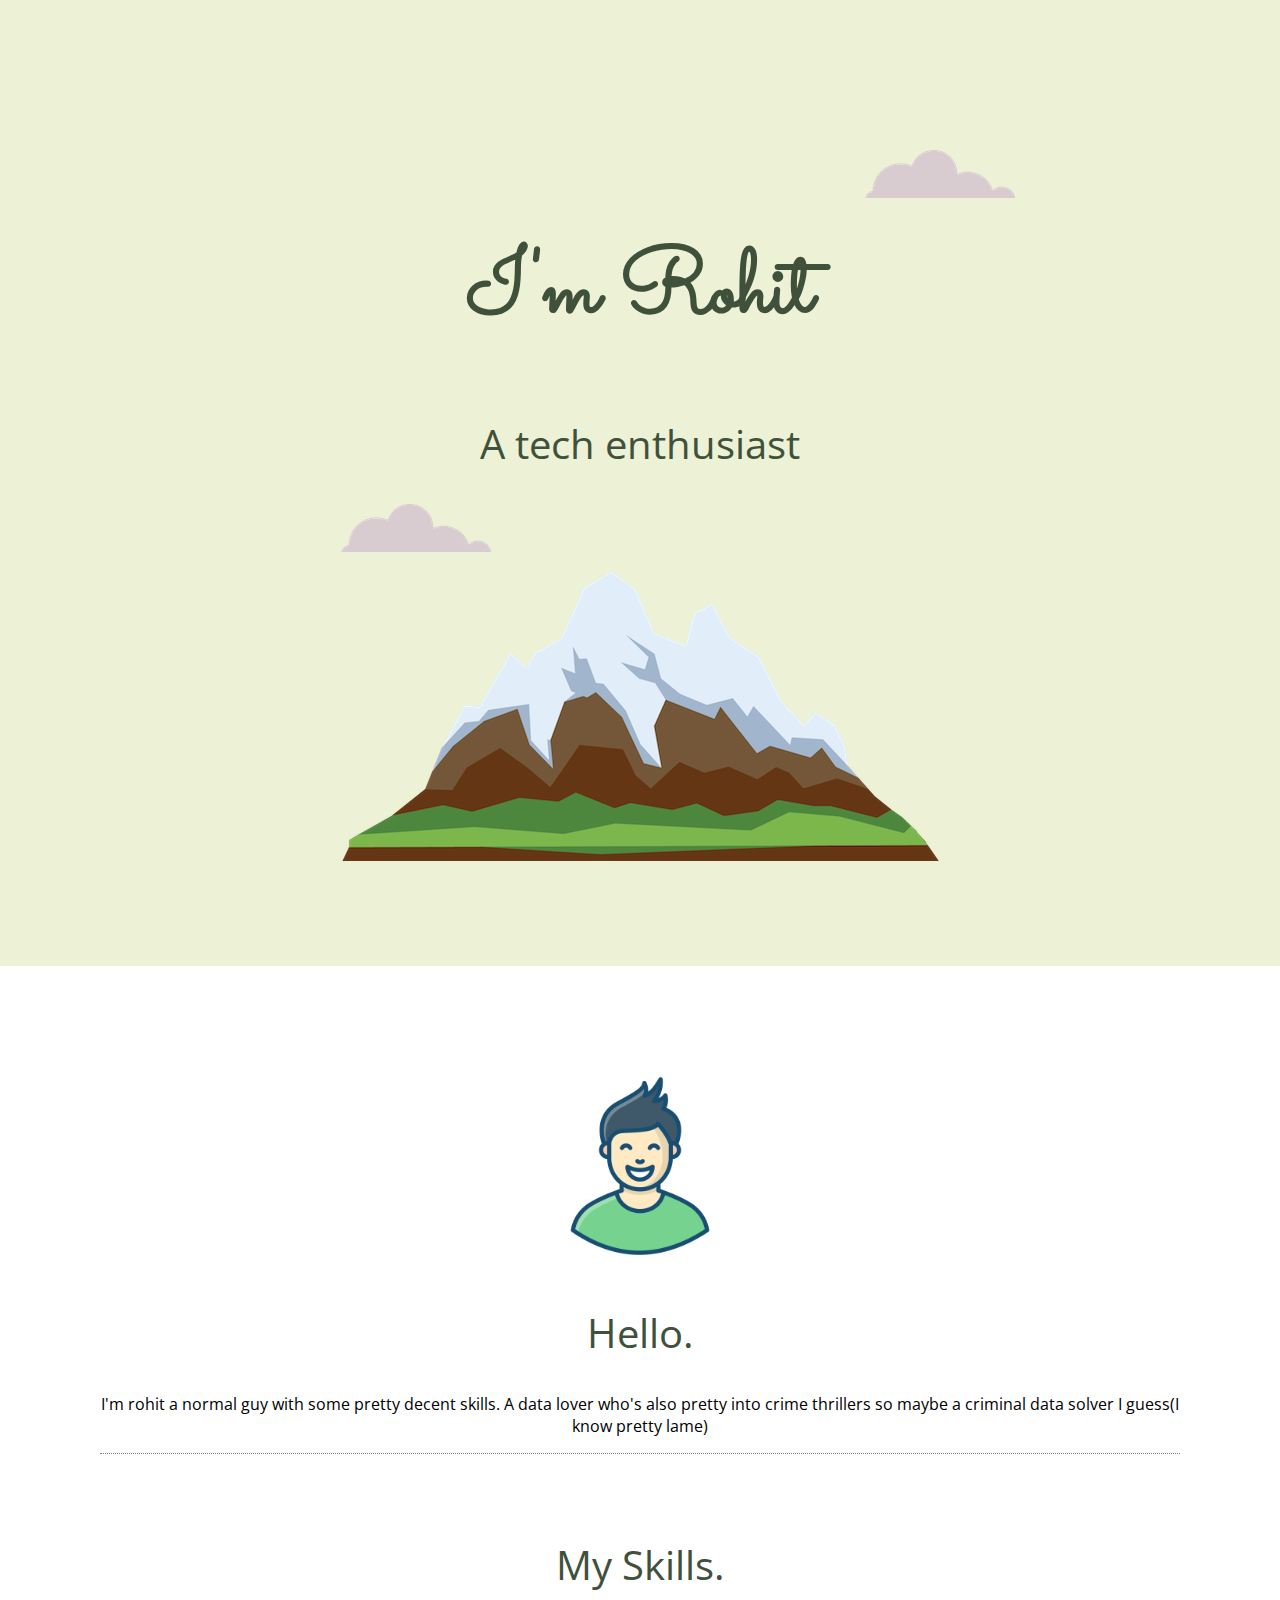
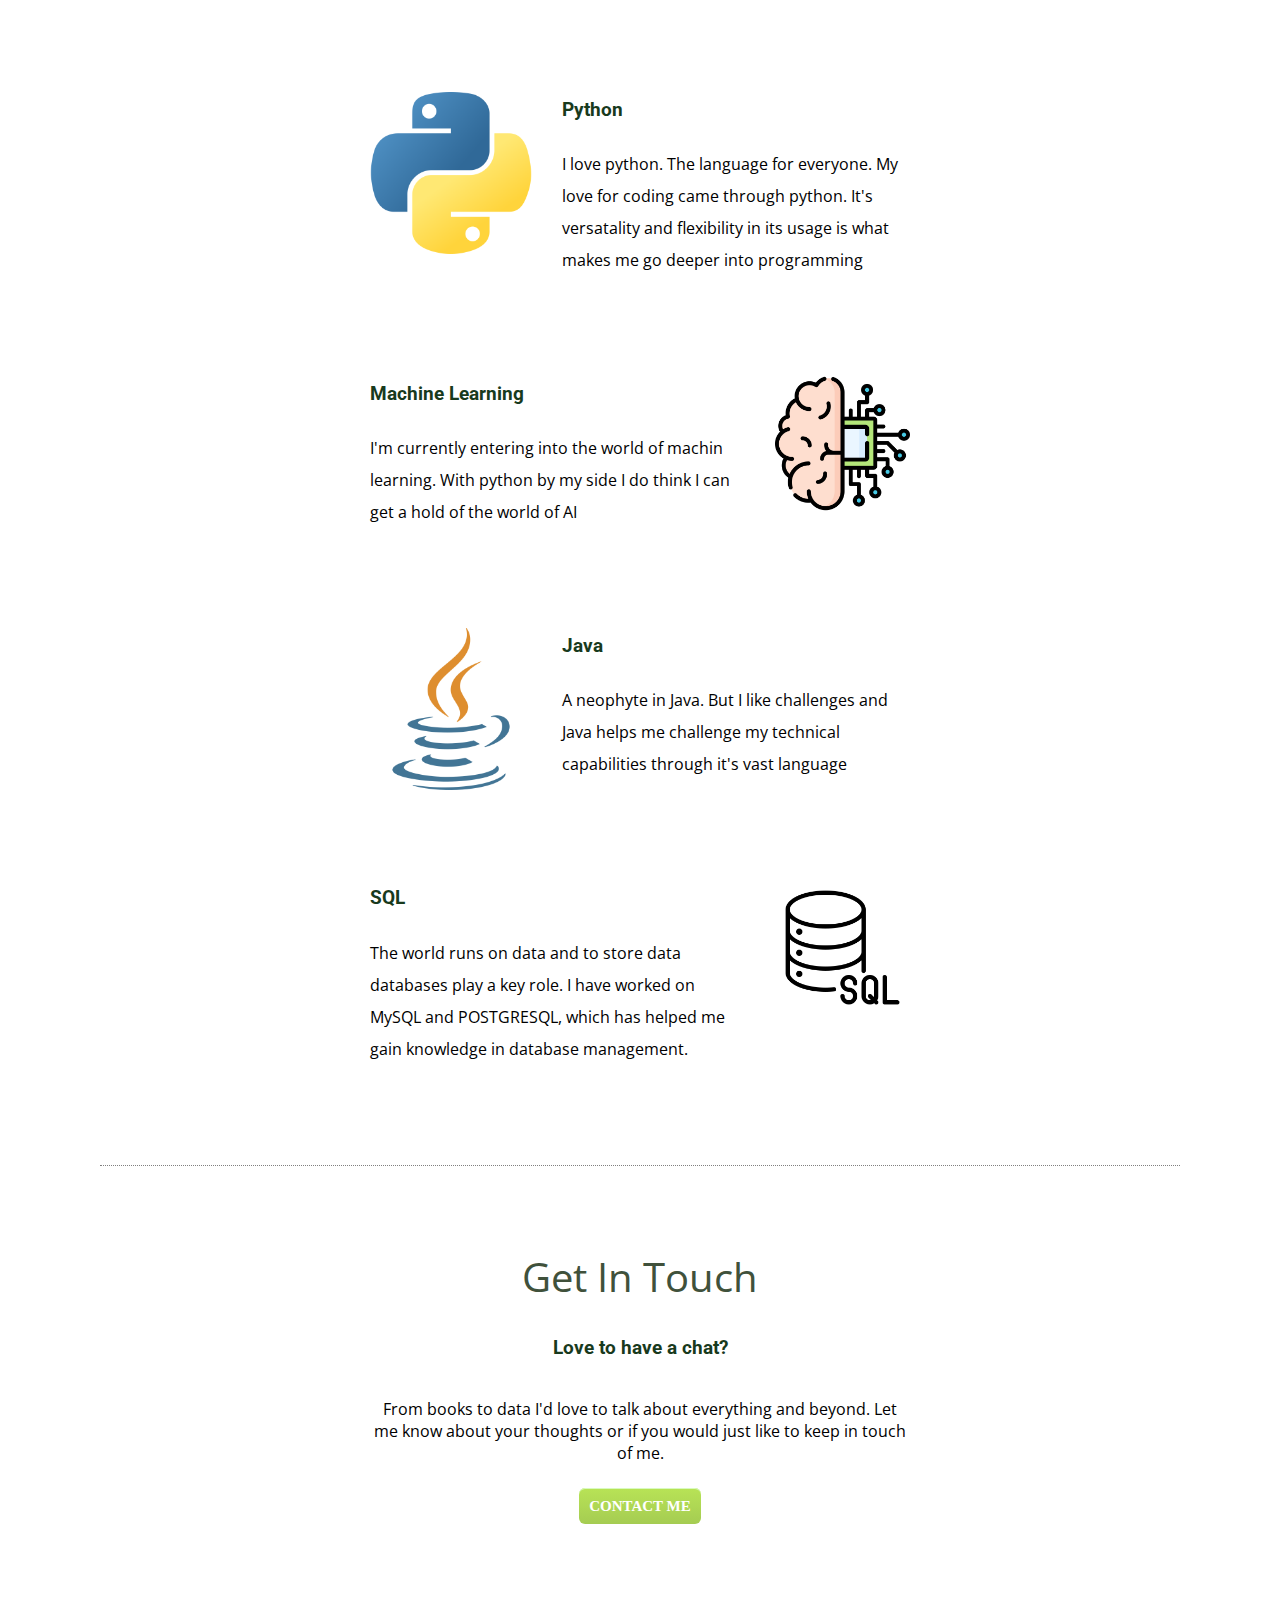
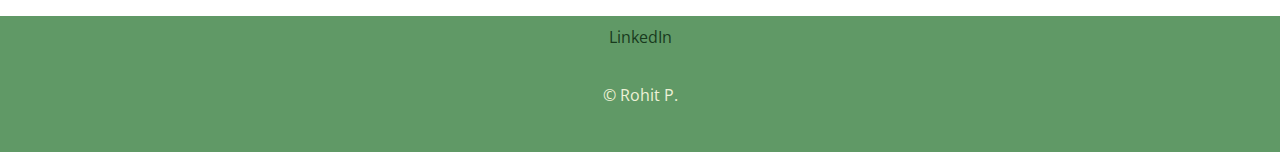
==== index.html @ c6e0dad0 "Initial Commit" ====
<!DOCTYPE html>
<html>
    <head>
        <title>Rohit P</title>
        <link rel="stylesheet" href="css/style.css">
        <link rel="icon" href="favicon.ico">
        <link rel="preconnect" href="https://fonts.googleapis.com">
        <link rel="preconnect" href="https://fonts.gstatic.com" crossorigin>
        <link href="https://fonts.googleapis.com/css2?family=Open+Sans&family=Roboto&family=Sacramento&display=swap" rel="stylesheet">
      </head>
    <body>
        <div class="top-container">
            <img class="top-cloud" src="images/cloud.png" alt="cloug-img">
            <h1>I'm Rohit</h1>
            <h2>A tech enthusiast</h2>
            <img class="bottom-cloud"  src="images/cloud.png" alt="cloud-img">
            <img src="images/mountain.png" alt="mountain-img">
        </div>
        <div class="middle-container">
            <div class="profile">
              <img class="profile-img" src="images/teenager.png" alt="profile-pic">
              <h2>Hello.</h2>
              <p class="'desc">I'm rohit a normal guy with some pretty decent skills. A data lover who's also pretty into crime thrillers so maybe a criminal data solver I guess(I know pretty lame)</p>
            </div>
            <hr>
            <div class="skills">
              <h2>My Skills.</h2>
              <div class="skill-row">
                <img class="python" src="images/python.png" alt="python-log0">
                <h3>Python</h3>
                <p>I love python. The language for everyone. My love for coding came through python. It's versatality and flexibility in its usage
                is what makes me go deeper into programming</p>
              </div>
              <div class="skill-row">
                <img class="machine-learning" src="images/machine-learning.png" alt="mschine_learning-img">
                <h3>Machine Learning</h3>
                <p class="ml_desc">I'm currently entering into the world of machin learning. With python by my side I do think I can get a hold of the world of AI</p>
              </div>
              <div class="skill-row">
                <img class="java" src="images/java.png" alt="java-image-icon">
                <h3>Java</h3>
                <p class="java_desc">A neophyte in Java. But I like challenges and Java helps me challenge my technical capabilities through it's vast language</p>
              </div>
              <div class="skill-row">
                <img class="sql" src="images/sql-server.png" alt="sql-image-icon">
                <h3>SQL</h3>
                <p class="sql_desc">The world runs on data and to store data databases play a key role. I have worked on MySQL and POSTGRESQL, which has helped me gain knowledge in database management.</p>
              </div>
            </div>
            <hr>
            <div class="contact-me">
              <h2>Get In Touch</h2>
              <h3>Love to have a chat?</h3>
              <p class="bottom-desc">From books to data I'd love to talk about everything and beyond. Let me know about your thoughts or if you would just like to keep in touch of me.</p>
              <a class="buttonClass" href="mailto:rohit.p120101@gmail.com">CONTACT ME</a>
            </div>
          </div>
        </div>
        <div class="bottom-container">
            <a class="footer-link" href="https://in.linkedin.com/in/rohit-p-450b211aa">LinkedIn</a>
            <!-- <a class="footer-link" href="https://twitter.com/">Twitter</a>
            <a class="footer-link" href="https://www.appbrewery.co/">Website</a> -->
            <p class="cr">© Rohit P.</p>
        </div>
    </body>
</html>
---- css/style.css ----
body{
    margin: 0px;
    text-align: center;
    font-family: 'Open Sans', sans-serif;
}
h1{
    margin: 50px auto 0 auto;
    font-family:'Sacramento', cursive;
    font-size: 5.625rem;
    color: #40513B;
    line-height: 2em;
}

h2{
    font-family: 'Open Sans', sans-serif;
    font-size: 2.5rem;
    color: #40513B;
    font-weight: normal;
}
h3{
    font-family: 'Roboto', sans-serif;
    color:#183A1D;
}
a{
    color:#183A1D;
    font-family: 'Open Sans', sans-serif;
    padding:10px;
    text-decoration: none;
    margin: 20px;
}
a:hover{
    color: #EDF1D6;
}
hr{
    border-style: dotted none none;
    height: 50px;
}
.profile-img{
    height:200px;
    width: 200px;
}
.top-container{
    background-color: #EDF1D6;
    position:relative;
    padding:100px;
}
.middle-container{
    padding:100px;
}

.bottom-container{
    background-color: #609966;
    padding: 10px;;
}
.bottom-cloud{
    position:absolute;

}
.top-cloud{
    position: relative;
    left:300px;
    top:50px;
}
.skill-row{
    width: 50%;
    margin: 100px auto;
    text-align: left;
    line-height: 2;
    
}
.python{
    width: 30%;
    float: left;
    margin: auto 30px auto auto;

}
.machine-learning{
    width: 25%;
    float: right;
    margin-left: 30px;
}
.java{
    width: 30%;
    float: left;
    margin: auto 30px auto auto;
}
.sql{
    width: 25%;
    float: right;
    margin-left: 30px;
}
.bottom-desc{
    width:50%;
    margin:auto;
    padding: 20px;
    padding-bottom: 30px;
    
}

.buttonClass {
    font-size:15px;
    font-family:Georgia;
    width:140px;
    height:50px;
    border-width:1px;
    color:#fff;
    border-color:#92da1f;
    font-weight:bold;
    border-top-left-radius:6px;
    border-top-right-radius:6px;
    border-bottom-left-radius:6px;
    border-bottom-right-radius:6px;
    box-shadow:inset 0px 1px 0px 0px #d9fbbe;
    text-shadow:inset 0px 1px 0px #86ae47;
    background:linear-gradient(#b8e356, #a5cc52);
  }
  
  .buttonClass:hover {
    background: linear-gradient(#a5cc52, #b8e356);
  }
.cr{
    padding: 20px;
    color:#EDF1D6;

}
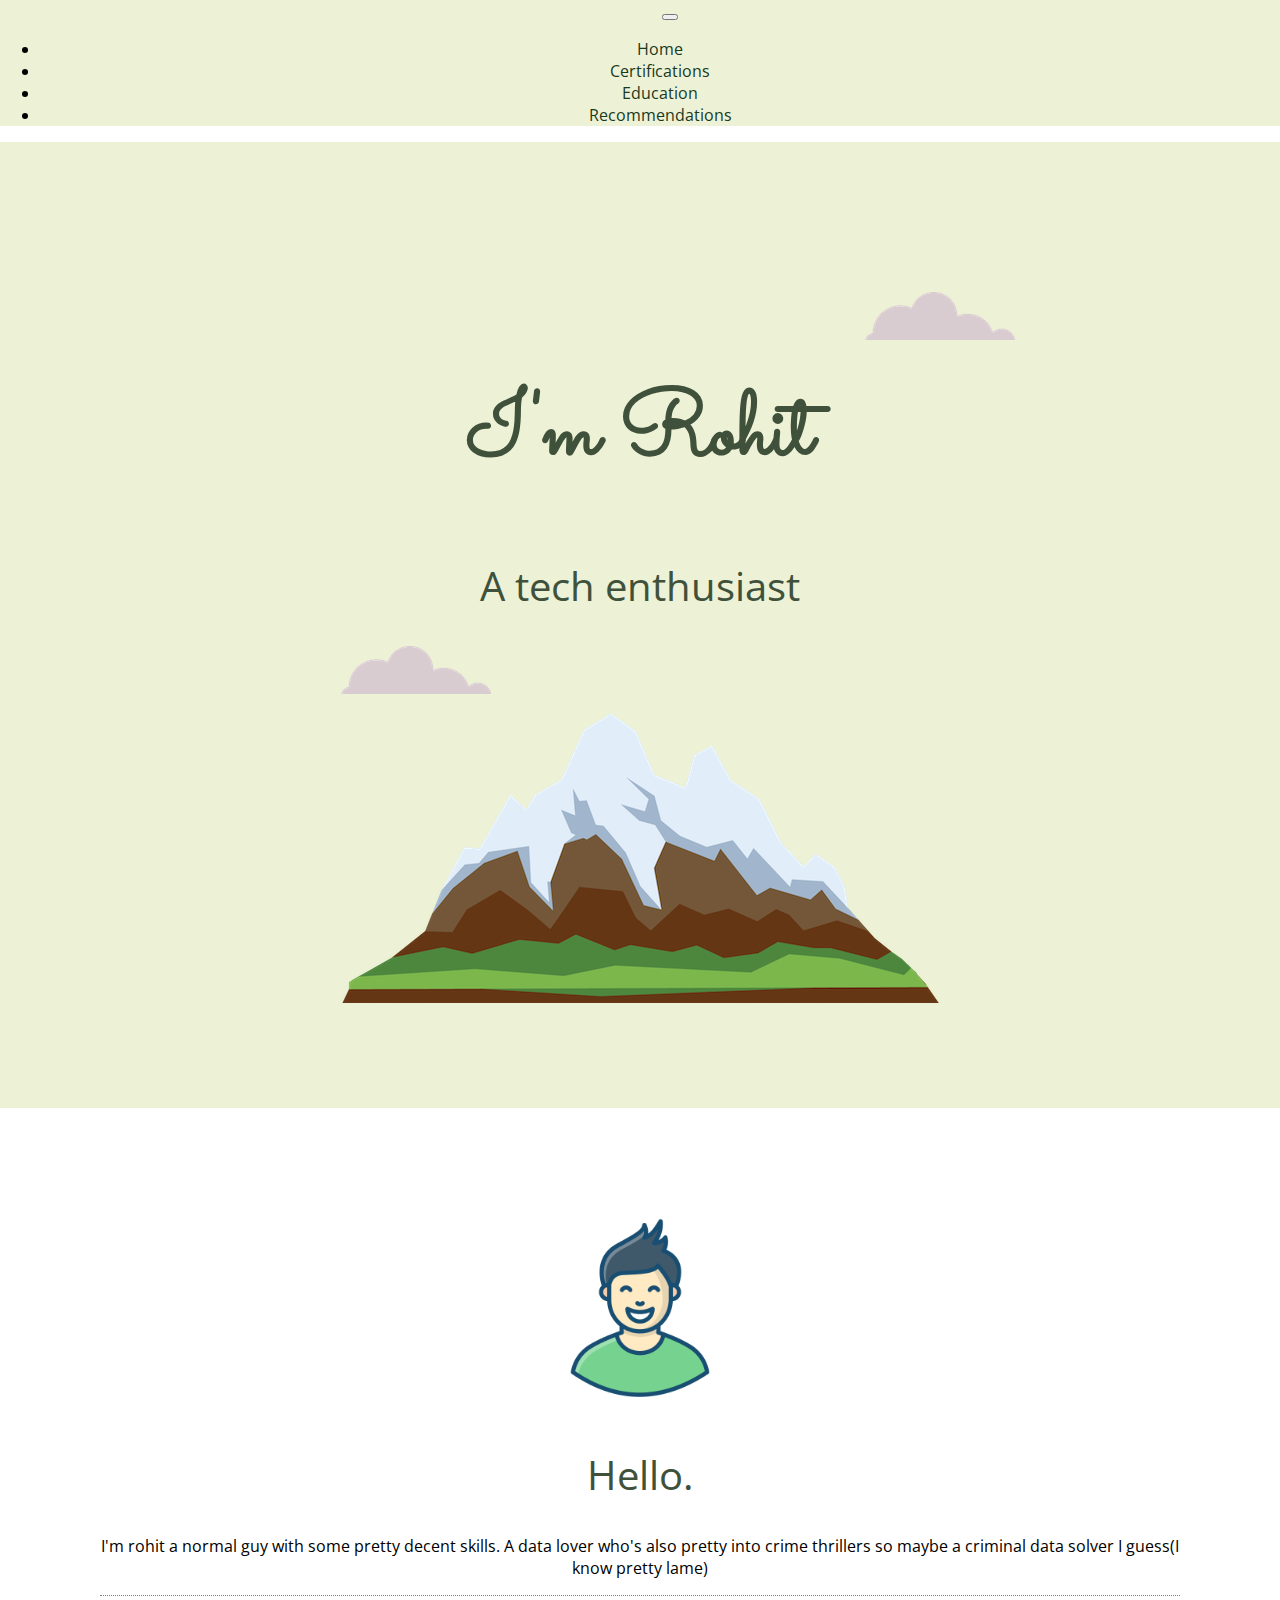
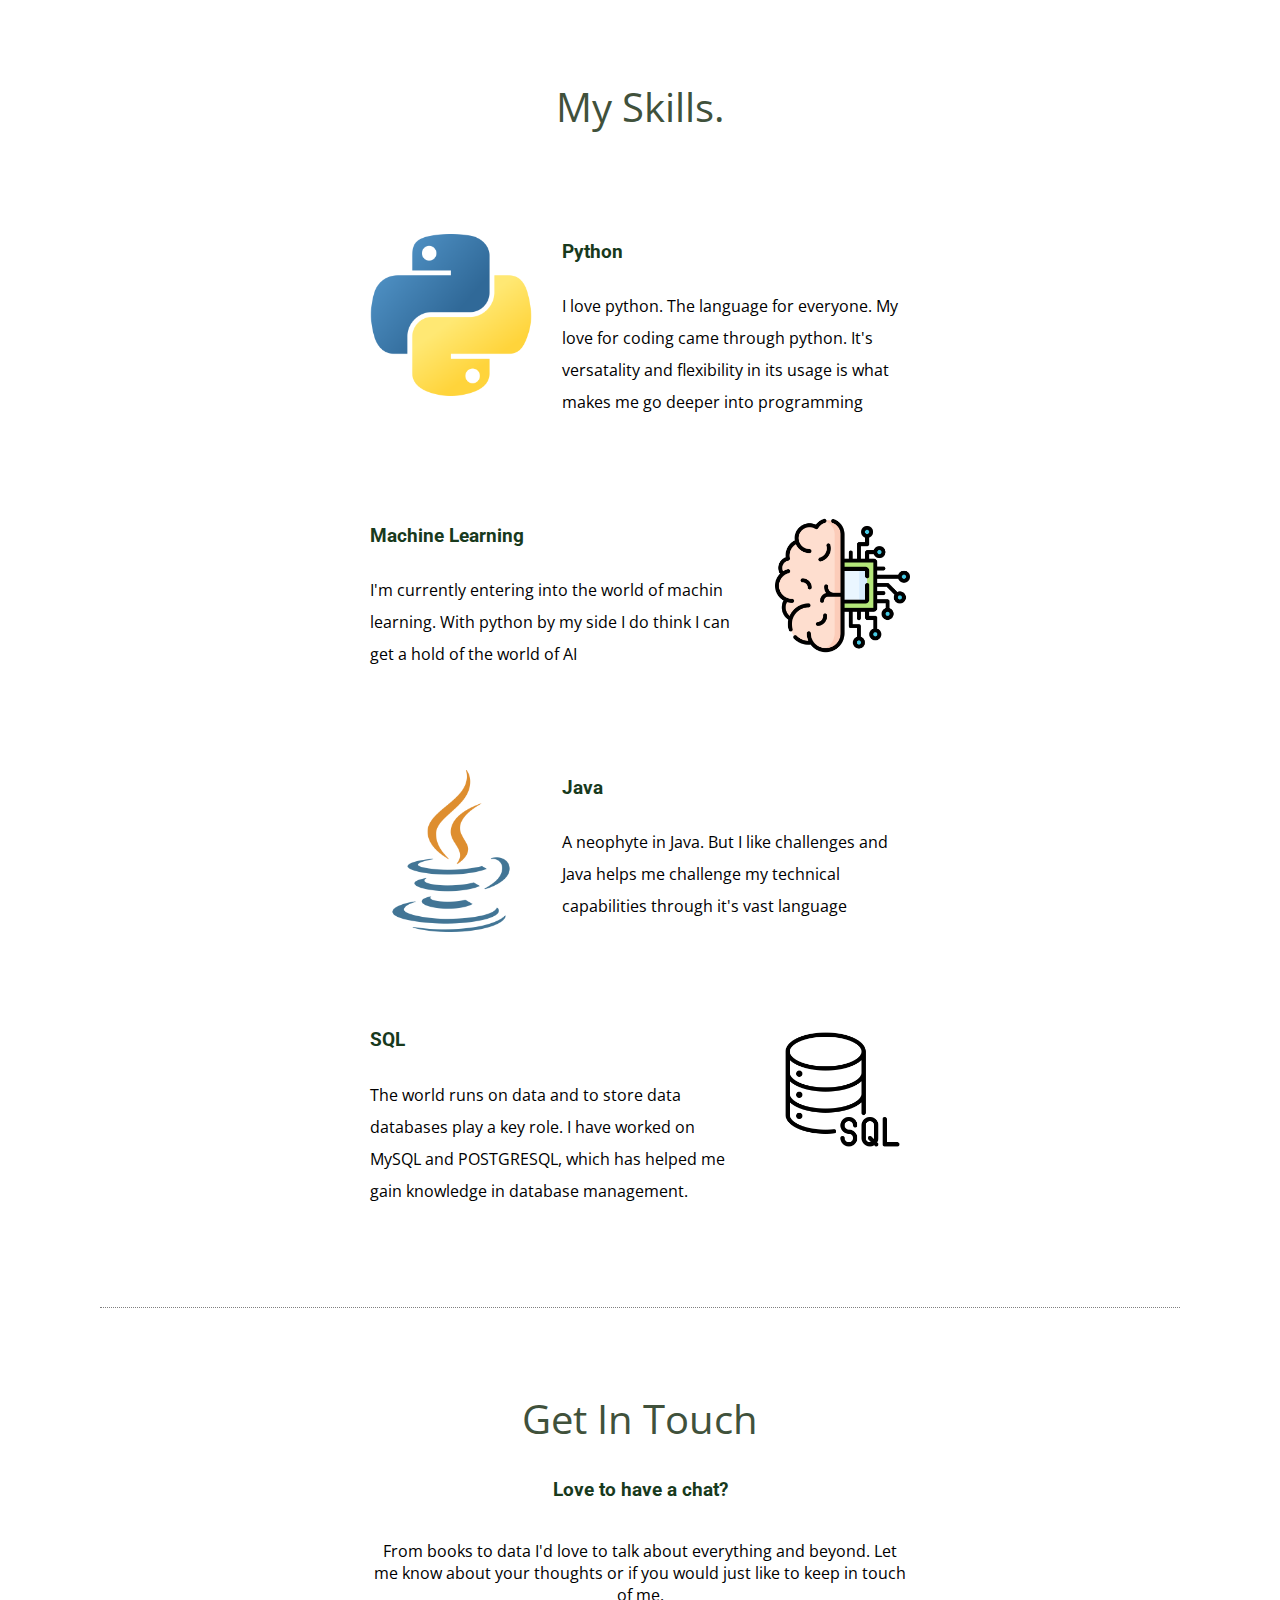
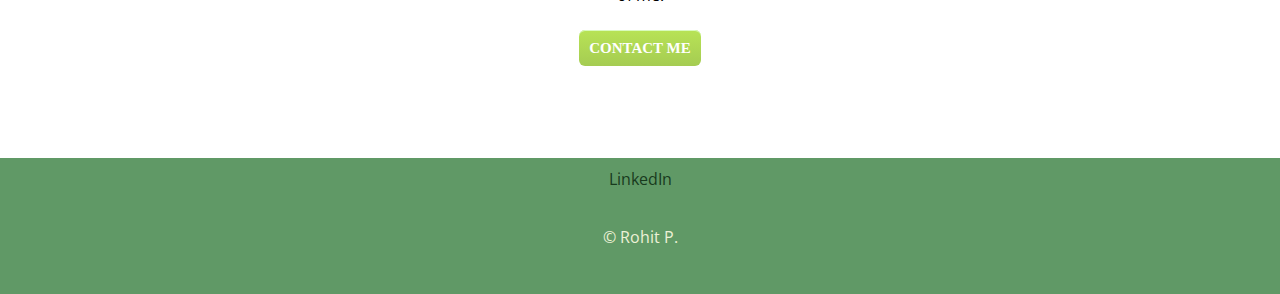
==== commit b0572097: "Add certification and education" ====
--- a/index.html
+++ b/index.html
@@ -2,6 +2,7 @@
 <html>
     <head>
         <title>Rohit P</title>
+        <link href="https://cdn.jsdelivr.net/npm/bootstrap@5.3.0-alpha1/dist/css/bootstrap.min.css" rel="stylesheet" integrity="sha384-GLhlTQ8iRABdZLl6O3oVMWSktQOp6b7In1Zl3/Jr59b6EGGoI1aFkw7cmDA6j6gD" crossorigin="anonymous">
         <link rel="stylesheet" href="css/style.css">
         <link rel="icon" href="favicon.ico">
         <link rel="preconnect" href="https://fonts.googleapis.com">
@@ -9,6 +10,30 @@
         <link href="https://fonts.googleapis.com/css2?family=Open+Sans&family=Roboto&family=Sacramento&display=swap" rel="stylesheet">
       </head>
     <body>
+      <!-- Navbar  -->
+      <nav class="navbar navbar-expand-lg navbar-light">
+        <a class="navbar-brand" href="#"></a>
+        <button class="navbar-toggler" type="button" data-toggle="collapse" data-target="#navbarNav" aria-controls="navbarNav" aria-expanded="false" aria-label="Toggle navigation">
+          <span class="navbar-toggler-icon"></span>
+        </button>
+        <div class="collapse navbar-collapse" id="navbarNav">
+          <ul class="navbar-nav">
+            <li class="nav-item active">
+              <a class="nav-link" href="#">Home</a>
+            </li>
+            <li class="nav-item">
+              <a class="nav-link" href="certifications.html">Certifications</a>
+            </li>
+            <li class="nav-item">
+              <a class="nav-link" href="education.html">Education</a>
+            </li>
+            <li class="nav-item">
+              <a class="nav-link" href="#">Recommendations</a>
+            </li>
+          </ul>
+        </div>
+      </nav>
+      <!-- Navbar ends -->
         <div class="top-container">
             <img class="top-cloud" src="images/cloud.png" alt="cloug-img">
             <h1>I'm Rohit</h1>
--- a/css/style.css
+++ b/css/style.css
@@ -34,6 +34,9 @@
 hr{
     border-style: dotted none none;
     height: 50px;
+}
+.navbar{
+    background-color: #EDF1D6;
 }
 .profile-img{
     height:200px;
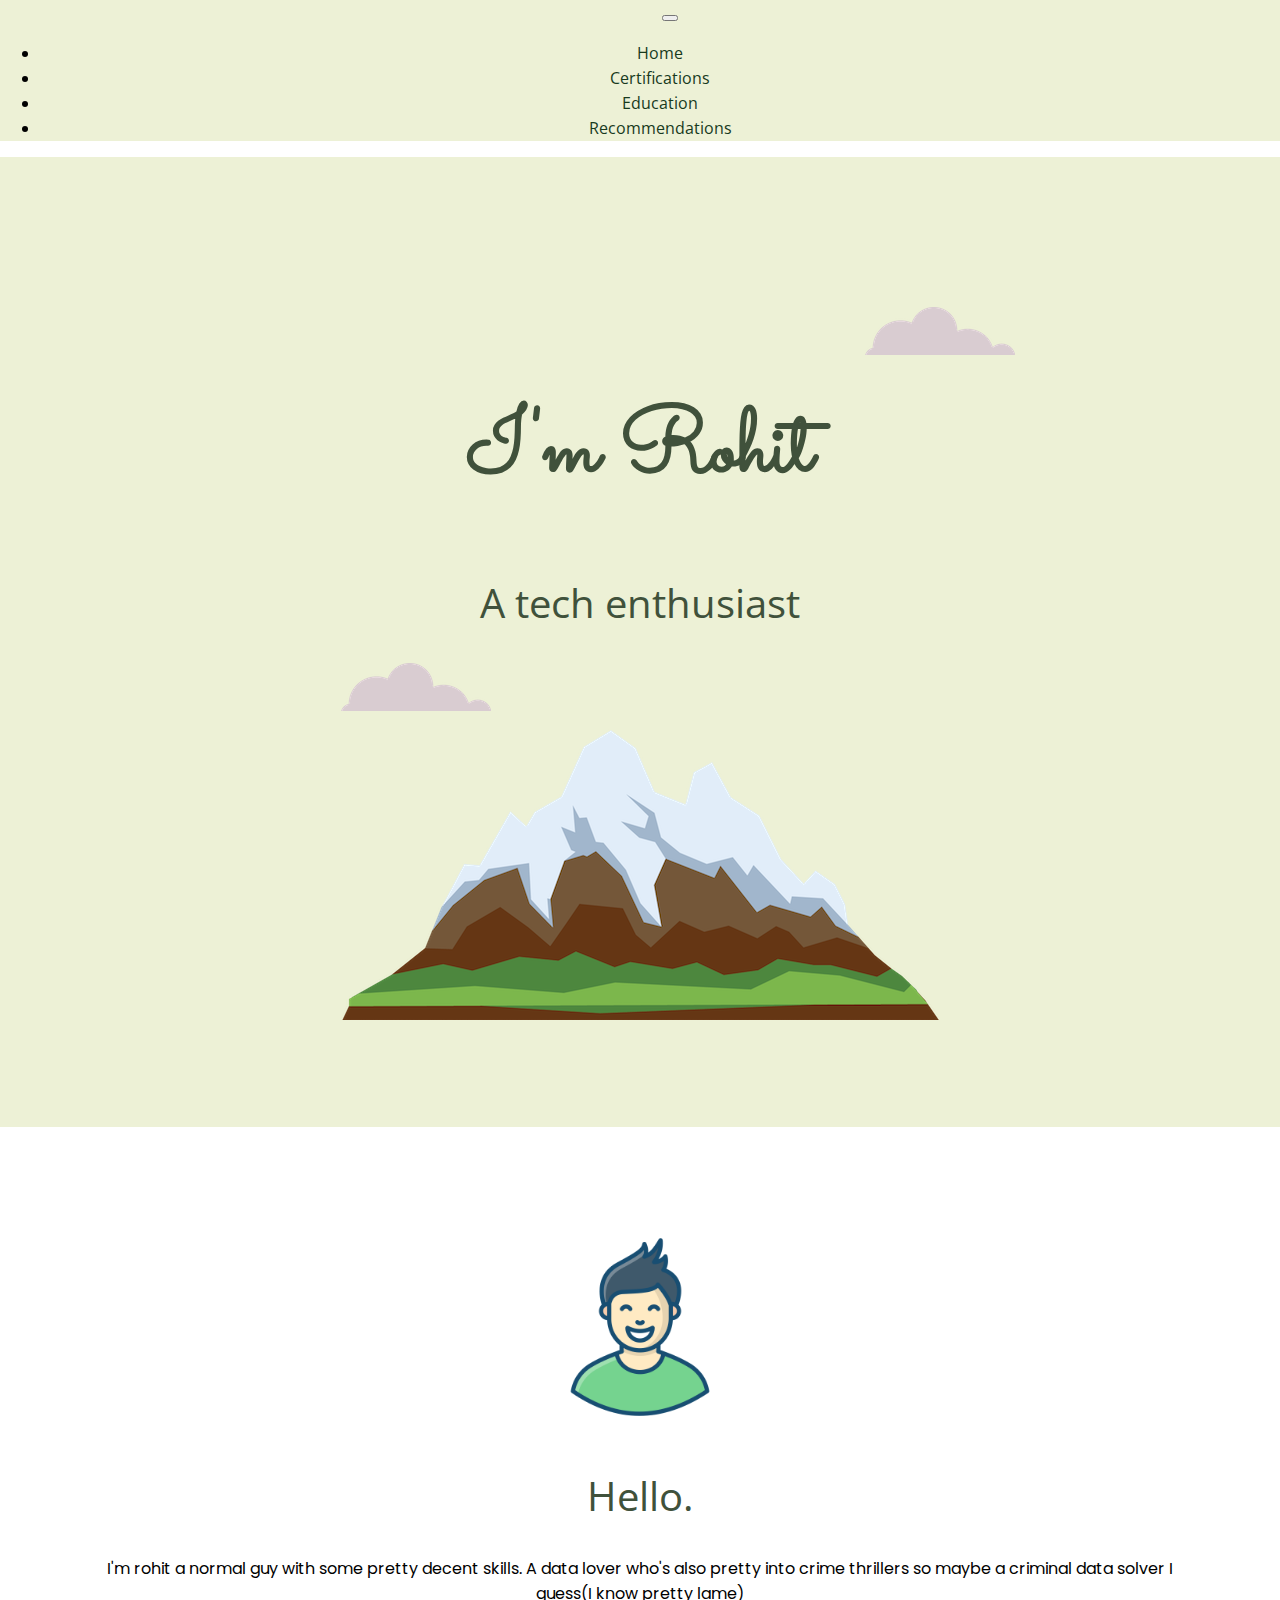
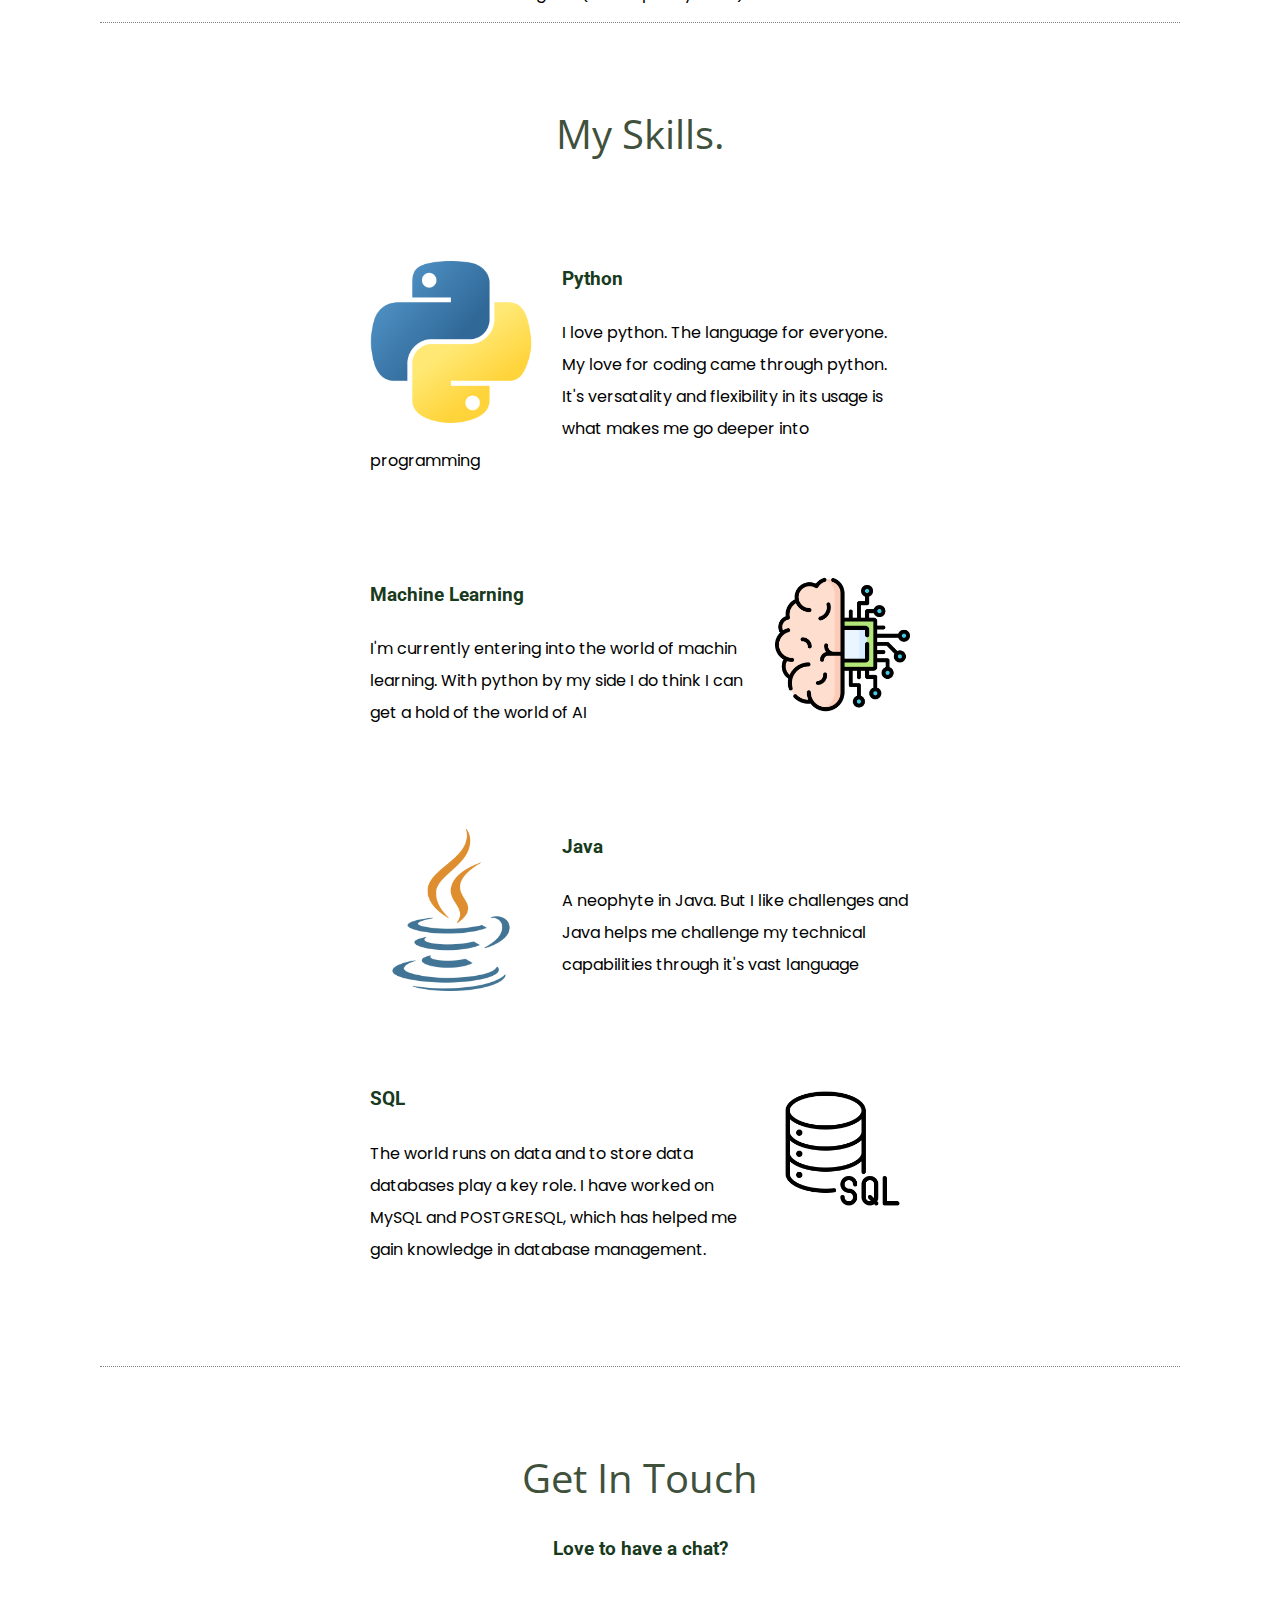
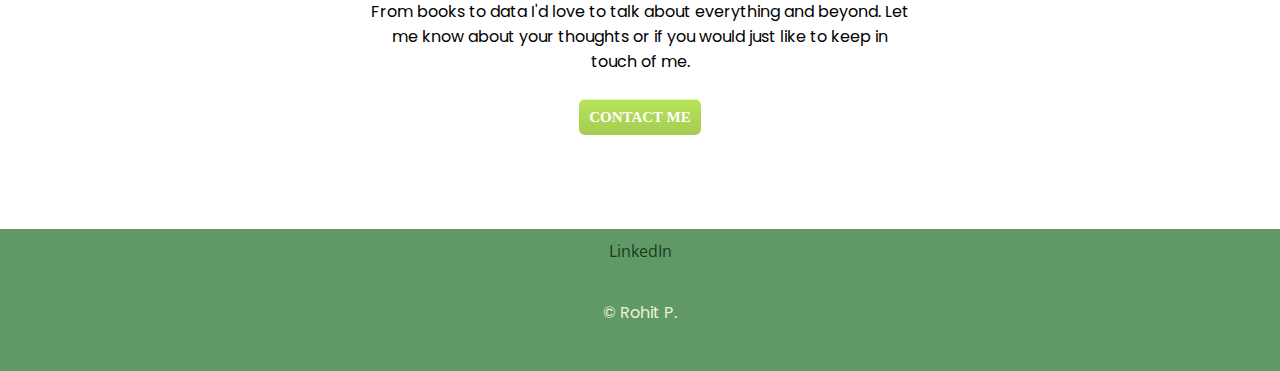
==== commit 16577dc8: "Add recommendations page" ====
--- a/index.html
+++ b/index.html
@@ -2,18 +2,19 @@
 <html>
     <head>
         <title>Rohit P</title>
-        <link href="https://cdn.jsdelivr.net/npm/bootstrap@5.3.0-alpha1/dist/css/bootstrap.min.css" rel="stylesheet" integrity="sha384-GLhlTQ8iRABdZLl6O3oVMWSktQOp6b7In1Zl3/Jr59b6EGGoI1aFkw7cmDA6j6gD" crossorigin="anonymous">
+        <link href="https://cdn.jsdelivr.net/npm/bootstrap@5.3.2/dist/css/bootstrap.min.css" rel="stylesheet" integrity="sha384-T3c6CoIi6uLrA9TneNEoa7RxnatzjcDSCmG1MXxSR1GAsXEV/Dwwykc2MPK8M2HN" crossorigin="anonymous">
         <link rel="stylesheet" href="css/style.css">
         <link rel="icon" href="favicon.ico">
         <link rel="preconnect" href="https://fonts.googleapis.com">
         <link rel="preconnect" href="https://fonts.gstatic.com" crossorigin>
-        <link href="https://fonts.googleapis.com/css2?family=Open+Sans&family=Roboto&family=Sacramento&display=swap" rel="stylesheet">
+        <link href="https://fonts.googleapis.com/css2?family=Open+Sans&family=Roboto&family=Sacramento&family=Poppins:wght@300&display=swap" rel="stylesheet">
+        
       </head>
     <body>
       <!-- Navbar  -->
       <nav class="navbar navbar-expand-lg navbar-light">
         <a class="navbar-brand" href="#"></a>
-        <button class="navbar-toggler" type="button" data-toggle="collapse" data-target="#navbarNav" aria-controls="navbarNav" aria-expanded="false" aria-label="Toggle navigation">
+        <button class="navbar-toggler" type="button" data-bs-toggle="collapse" data-bs-target="#navbarNav" aria-controls="navbarNav" aria-expanded="false" aria-label="Toggle navigation">
           <span class="navbar-toggler-icon"></span>
         </button>
         <div class="collapse navbar-collapse" id="navbarNav">
@@ -28,7 +29,7 @@
               <a class="nav-link" href="education.html">Education</a>
             </li>
             <li class="nav-item">
-              <a class="nav-link" href="#">Recommendations</a>
+              <a class="nav-link" href="recommendations.html">Recommendations</a>
             </li>
           </ul>
         </div>
@@ -87,5 +88,6 @@
             <a class="footer-link" href="https://www.appbrewery.co/">Website</a> -->
             <p class="cr">© Rohit P.</p>
         </div>
+        <script src="https://cdn.jsdelivr.net/npm/bootstrap@5.3.2/dist/js/bootstrap.bundle.min.js" integrity="sha384-C6RzsynM9kWDrMNeT87bh95OGNyZPhcTNXj1NW7RuBCsyN/o0jlpcV8Qyq46cDfL" crossorigin="anonymous"></script>
     </body>
 </html>
--- a/css/style.css
+++ b/css/style.css
@@ -1,7 +1,7 @@
 body{
     margin: 0px;
     text-align: center;
-    font-family: 'Open Sans', sans-serif;
+    font-family: 'Poppins', sans-serif;
 }
 h1{
     margin: 50px auto 0 auto;
